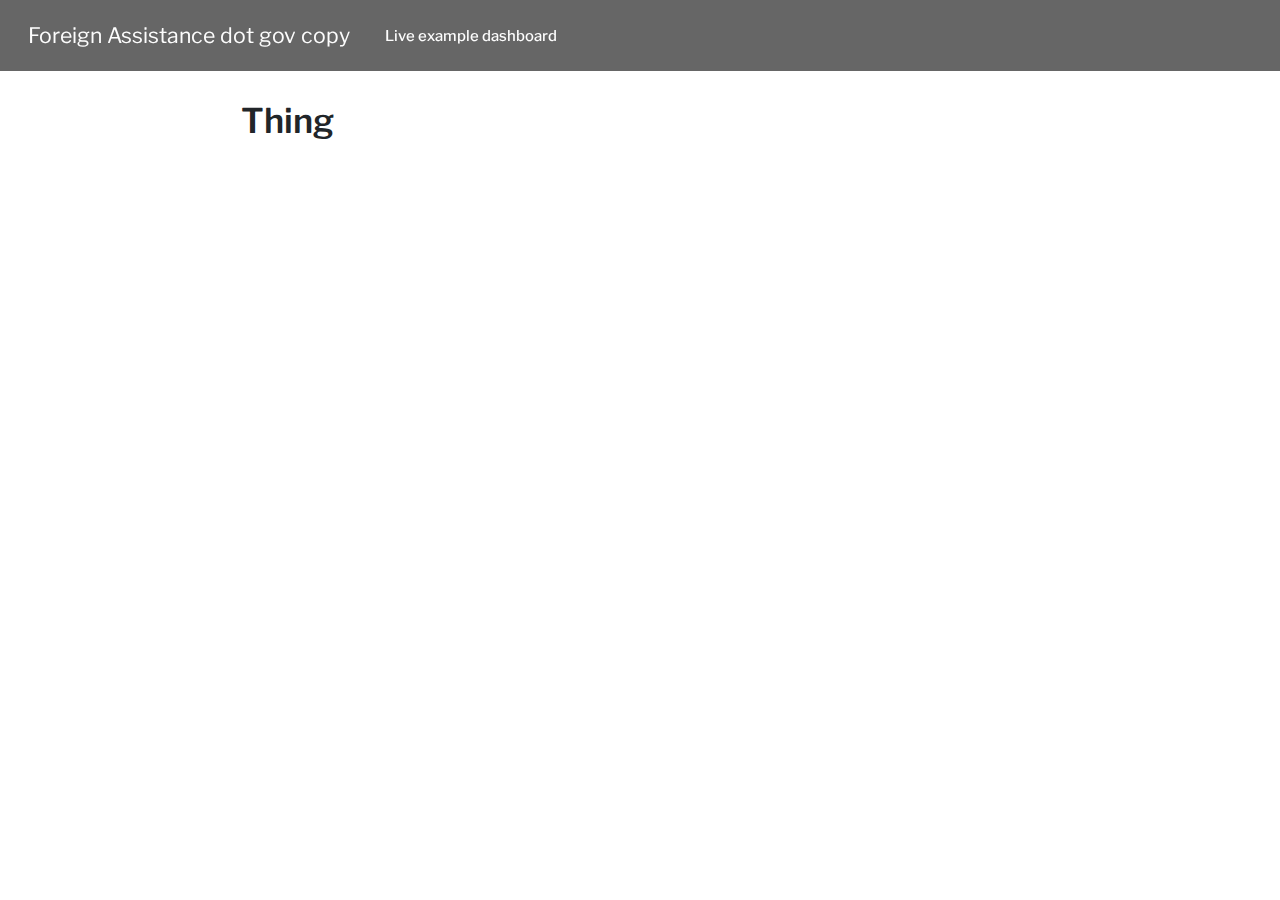
==== index.html @ cb504361 "Built site for gh-pages" ====
<!DOCTYPE html>
<html xmlns="http://www.w3.org/1999/xhtml" lang="en" xml:lang="en"><head>

<meta charset="utf-8">
<meta name="generator" content="quarto-1.7.3">

<meta name="viewport" content="width=device-width, initial-scale=1.0, user-scalable=yes">


<title>Thing – Foreign Assistance dot gov copy</title>
<style>
code{white-space: pre-wrap;}
span.smallcaps{font-variant: small-caps;}
div.columns{display: flex; gap: min(4vw, 1.5em);}
div.column{flex: auto; overflow-x: auto;}
div.hanging-indent{margin-left: 1.5em; text-indent: -1.5em;}
ul.task-list{list-style: none;}
ul.task-list li input[type="checkbox"] {
  width: 0.8em;
  margin: 0 0.8em 0.2em -1em; /* quarto-specific, see https://github.com/quarto-dev/quarto-cli/issues/4556 */ 
  vertical-align: middle;
}
</style>


<script src="site_libs/quarto-nav/quarto-nav.js"></script>
<script src="site_libs/quarto-nav/headroom.min.js"></script>
<script src="site_libs/clipboard/clipboard.min.js"></script>
<script src="site_libs/quarto-html/quarto.js"></script>
<script src="site_libs/quarto-html/popper.min.js"></script>
<script src="site_libs/quarto-html/tippy.umd.min.js"></script>
<script src="site_libs/quarto-html/anchor.min.js"></script>
<link href="site_libs/quarto-html/tippy.css" rel="stylesheet">
<link href="site_libs/quarto-html/quarto-syntax-highlighting-81b5c3e63835cfde897ecd3d35a35a41.css" rel="stylesheet" id="quarto-text-highlighting-styles">
<script src="site_libs/bootstrap/bootstrap.min.js"></script>
<link href="site_libs/bootstrap/bootstrap-icons.css" rel="stylesheet">
<link href="site_libs/bootstrap/bootstrap-4b5da96ea416c7fcf81262e21726d66b.min.css" rel="stylesheet" append-hash="true" id="quarto-bootstrap" data-mode="light">
<script id="quarto-search-options" type="application/json">{
  "language": {
    "search-no-results-text": "No results",
    "search-matching-documents-text": "matching documents",
    "search-copy-link-title": "Copy link to search",
    "search-hide-matches-text": "Hide additional matches",
    "search-more-match-text": "more match in this document",
    "search-more-matches-text": "more matches in this document",
    "search-clear-button-title": "Clear",
    "search-text-placeholder": "",
    "search-detached-cancel-button-title": "Cancel",
    "search-submit-button-title": "Submit",
    "search-label": "Search"
  }
}</script>


</head>

<body class="nav-fixed fullcontent">

<div id="quarto-search-results"></div>
  <header id="quarto-header" class="headroom fixed-top">
    <nav class="navbar navbar-expand-lg " data-bs-theme="dark">
      <div class="navbar-container container-fluid">
      <div class="navbar-brand-container mx-auto">
    <a class="navbar-brand" href="./index.html">
    <span class="navbar-title">Foreign Assistance dot gov copy</span>
    </a>
  </div>
          <button class="navbar-toggler" type="button" data-bs-toggle="collapse" data-bs-target="#navbarCollapse" aria-controls="navbarCollapse" role="menu" aria-expanded="false" aria-label="Toggle navigation" onclick="if (window.quartoToggleHeadroom) { window.quartoToggleHeadroom(); }">
  <span class="navbar-toggler-icon"></span>
</button>
          <div class="collapse navbar-collapse" id="navbarCollapse">
            <ul class="navbar-nav navbar-nav-scroll me-auto">
  <li class="nav-item">
    <a class="nav-link" href="./live-example-dashboard.html"> 
<span class="menu-text">Live example dashboard</span></a>
  </li>  
</ul>
          </div> <!-- /navcollapse -->
            <div class="quarto-navbar-tools">
</div>
      </div> <!-- /container-fluid -->
    </nav>
</header>
<!-- content -->
<div id="quarto-content" class="quarto-container page-columns page-rows-contents page-layout-article page-navbar">
<!-- sidebar -->
<!-- margin-sidebar -->
    
<!-- main -->
<main class="content" id="quarto-document-content">

<header id="title-block-header" class="quarto-title-block default">
<div class="quarto-title">
<h1 class="title">Thing</h1>
</div>



<div class="quarto-title-meta">

    
  
    
  </div>
  


</header>





</main> <!-- /main -->
<script id="quarto-html-after-body" type="application/javascript">
window.document.addEventListener("DOMContentLoaded", function (event) {
  const toggleBodyColorMode = (bsSheetEl) => {
    const mode = bsSheetEl.getAttribute("data-mode");
    const bodyEl = window.document.querySelector("body");
    if (mode === "dark") {
      bodyEl.classList.add("quarto-dark");
      bodyEl.classList.remove("quarto-light");
    } else {
      bodyEl.classList.add("quarto-light");
      bodyEl.classList.remove("quarto-dark");
    }
  }
  const toggleBodyColorPrimary = () => {
    const bsSheetEl = window.document.querySelector("link#quarto-bootstrap");
    if (bsSheetEl) {
      toggleBodyColorMode(bsSheetEl);
    }
  }
  toggleBodyColorPrimary();  
  const icon = "";
  const anchorJS = new window.AnchorJS();
  anchorJS.options = {
    placement: 'right',
    icon: icon
  };
  anchorJS.add('.anchored');
  const isCodeAnnotation = (el) => {
    for (const clz of el.classList) {
      if (clz.startsWith('code-annotation-')) {                     
        return true;
      }
    }
    return false;
  }
  const onCopySuccess = function(e) {
    // button target
    const button = e.trigger;
    // don't keep focus
    button.blur();
    // flash "checked"
    button.classList.add('code-copy-button-checked');
    var currentTitle = button.getAttribute("title");
    button.setAttribute("title", "Copied!");
    let tooltip;
    if (window.bootstrap) {
      button.setAttribute("data-bs-toggle", "tooltip");
      button.setAttribute("data-bs-placement", "left");
      button.setAttribute("data-bs-title", "Copied!");
      tooltip = new bootstrap.Tooltip(button, 
        { trigger: "manual", 
          customClass: "code-copy-button-tooltip",
          offset: [0, -8]});
      tooltip.show();    
    }
    setTimeout(function() {
      if (tooltip) {
        tooltip.hide();
        button.removeAttribute("data-bs-title");
        button.removeAttribute("data-bs-toggle");
        button.removeAttribute("data-bs-placement");
      }
      button.setAttribute("title", currentTitle);
      button.classList.remove('code-copy-button-checked');
    }, 1000);
    // clear code selection
    e.clearSelection();
  }
  const getTextToCopy = function(trigger) {
      const codeEl = trigger.previousElementSibling.cloneNode(true);
      for (const childEl of codeEl.children) {
        if (isCodeAnnotation(childEl)) {
          childEl.remove();
        }
      }
      return codeEl.innerText;
  }
  const clipboard = new window.ClipboardJS('.code-copy-button:not([data-in-quarto-modal])', {
    text: getTextToCopy
  });
  clipboard.on('success', onCopySuccess);
  if (window.document.getElementById('quarto-embedded-source-code-modal')) {
    const clipboardModal = new window.ClipboardJS('.code-copy-button[data-in-quarto-modal]', {
      text: getTextToCopy,
      container: window.document.getElementById('quarto-embedded-source-code-modal')
    });
    clipboardModal.on('success', onCopySuccess);
  }
    var localhostRegex = new RegExp(/^(?:http|https):\/\/localhost\:?[0-9]*\//);
    var mailtoRegex = new RegExp(/^mailto:/);
      var filterRegex = new RegExp("https:\/\/andrewheiss\.github\.io\/foreignassistance\/");
    var isInternal = (href) => {
        return filterRegex.test(href) || localhostRegex.test(href) || mailtoRegex.test(href);
    }
    // Inspect non-navigation links and adorn them if external
 	var links = window.document.querySelectorAll('a[href]:not(.nav-link):not(.navbar-brand):not(.toc-action):not(.sidebar-link):not(.sidebar-item-toggle):not(.pagination-link):not(.no-external):not([aria-hidden]):not(.dropdown-item):not(.quarto-navigation-tool):not(.about-link)');
    for (var i=0; i<links.length; i++) {
      const link = links[i];
      if (!isInternal(link.href)) {
        // undo the damage that might have been done by quarto-nav.js in the case of
        // links that we want to consider external
        if (link.dataset.originalHref !== undefined) {
          link.href = link.dataset.originalHref;
        }
      }
    }
  function tippyHover(el, contentFn, onTriggerFn, onUntriggerFn) {
    const config = {
      allowHTML: true,
      maxWidth: 500,
      delay: 100,
      arrow: false,
      appendTo: function(el) {
          return el.parentElement;
      },
      interactive: true,
      interactiveBorder: 10,
      theme: 'quarto',
      placement: 'bottom-start',
    };
    if (contentFn) {
      config.content = contentFn;
    }
    if (onTriggerFn) {
      config.onTrigger = onTriggerFn;
    }
    if (onUntriggerFn) {
      config.onUntrigger = onUntriggerFn;
    }
    window.tippy(el, config); 
  }
  const noterefs = window.document.querySelectorAll('a[role="doc-noteref"]');
  for (var i=0; i<noterefs.length; i++) {
    const ref = noterefs[i];
    tippyHover(ref, function() {
      // use id or data attribute instead here
      let href = ref.getAttribute('data-footnote-href') || ref.getAttribute('href');
      try { href = new URL(href).hash; } catch {}
      const id = href.replace(/^#\/?/, "");
      const note = window.document.getElementById(id);
      if (note) {
        return note.innerHTML;
      } else {
        return "";
      }
    });
  }
  const xrefs = window.document.querySelectorAll('a.quarto-xref');
  const processXRef = (id, note) => {
    // Strip column container classes
    const stripColumnClz = (el) => {
      el.classList.remove("page-full", "page-columns");
      if (el.children) {
        for (const child of el.children) {
          stripColumnClz(child);
        }
      }
    }
    stripColumnClz(note)
    if (id === null || id.startsWith('sec-')) {
      // Special case sections, only their first couple elements
      const container = document.createElement("div");
      if (note.children && note.children.length > 2) {
        container.appendChild(note.children[0].cloneNode(true));
        for (let i = 1; i < note.children.length; i++) {
          const child = note.children[i];
          if (child.tagName === "P" && child.innerText === "") {
            continue;
          } else {
            container.appendChild(child.cloneNode(true));
            break;
          }
        }
        if (window.Quarto?.typesetMath) {
          window.Quarto.typesetMath(container);
        }
        return container.innerHTML
      } else {
        if (window.Quarto?.typesetMath) {
          window.Quarto.typesetMath(note);
        }
        return note.innerHTML;
      }
    } else {
      // Remove any anchor links if they are present
      const anchorLink = note.querySelector('a.anchorjs-link');
      if (anchorLink) {
        anchorLink.remove();
      }
      if (window.Quarto?.typesetMath) {
        window.Quarto.typesetMath(note);
      }
      if (note.classList.contains("callout")) {
        return note.outerHTML;
      } else {
        return note.innerHTML;
      }
    }
  }
  for (var i=0; i<xrefs.length; i++) {
    const xref = xrefs[i];
    tippyHover(xref, undefined, function(instance) {
      instance.disable();
      let url = xref.getAttribute('href');
      let hash = undefined; 
      if (url.startsWith('#')) {
        hash = url;
      } else {
        try { hash = new URL(url).hash; } catch {}
      }
      if (hash) {
        const id = hash.replace(/^#\/?/, "");
        const note = window.document.getElementById(id);
        if (note !== null) {
          try {
            const html = processXRef(id, note.cloneNode(true));
            instance.setContent(html);
          } finally {
            instance.enable();
            instance.show();
          }
        } else {
          // See if we can fetch this
          fetch(url.split('#')[0])
          .then(res => res.text())
          .then(html => {
            const parser = new DOMParser();
            const htmlDoc = parser.parseFromString(html, "text/html");
            const note = htmlDoc.getElementById(id);
            if (note !== null) {
              const html = processXRef(id, note);
              instance.setContent(html);
            } 
          }).finally(() => {
            instance.enable();
            instance.show();
          });
        }
      } else {
        // See if we can fetch a full url (with no hash to target)
        // This is a special case and we should probably do some content thinning / targeting
        fetch(url)
        .then(res => res.text())
        .then(html => {
          const parser = new DOMParser();
          const htmlDoc = parser.parseFromString(html, "text/html");
          const note = htmlDoc.querySelector('main.content');
          if (note !== null) {
            // This should only happen for chapter cross references
            // (since there is no id in the URL)
            // remove the first header
            if (note.children.length > 0 && note.children[0].tagName === "HEADER") {
              note.children[0].remove();
            }
            const html = processXRef(null, note);
            instance.setContent(html);
          } 
        }).finally(() => {
          instance.enable();
          instance.show();
        });
      }
    }, function(instance) {
    });
  }
      let selectedAnnoteEl;
      const selectorForAnnotation = ( cell, annotation) => {
        let cellAttr = 'data-code-cell="' + cell + '"';
        let lineAttr = 'data-code-annotation="' +  annotation + '"';
        const selector = 'span[' + cellAttr + '][' + lineAttr + ']';
        return selector;
      }
      const selectCodeLines = (annoteEl) => {
        const doc = window.document;
        const targetCell = annoteEl.getAttribute("data-target-cell");
        const targetAnnotation = annoteEl.getAttribute("data-target-annotation");
        const annoteSpan = window.document.querySelector(selectorForAnnotation(targetCell, targetAnnotation));
        const lines = annoteSpan.getAttribute("data-code-lines").split(",");
        const lineIds = lines.map((line) => {
          return targetCell + "-" + line;
        })
        let top = null;
        let height = null;
        let parent = null;
        if (lineIds.length > 0) {
            //compute the position of the single el (top and bottom and make a div)
            const el = window.document.getElementById(lineIds[0]);
            top = el.offsetTop;
            height = el.offsetHeight;
            parent = el.parentElement.parentElement;
          if (lineIds.length > 1) {
            const lastEl = window.document.getElementById(lineIds[lineIds.length - 1]);
            const bottom = lastEl.offsetTop + lastEl.offsetHeight;
            height = bottom - top;
          }
          if (top !== null && height !== null && parent !== null) {
            // cook up a div (if necessary) and position it 
            let div = window.document.getElementById("code-annotation-line-highlight");
            if (div === null) {
              div = window.document.createElement("div");
              div.setAttribute("id", "code-annotation-line-highlight");
              div.style.position = 'absolute';
              parent.appendChild(div);
            }
            div.style.top = top - 2 + "px";
            div.style.height = height + 4 + "px";
            div.style.left = 0;
            let gutterDiv = window.document.getElementById("code-annotation-line-highlight-gutter");
            if (gutterDiv === null) {
              gutterDiv = window.document.createElement("div");
              gutterDiv.setAttribute("id", "code-annotation-line-highlight-gutter");
              gutterDiv.style.position = 'absolute';
              const codeCell = window.document.getElementById(targetCell);
              const gutter = codeCell.querySelector('.code-annotation-gutter');
              gutter.appendChild(gutterDiv);
            }
            gutterDiv.style.top = top - 2 + "px";
            gutterDiv.style.height = height + 4 + "px";
          }
          selectedAnnoteEl = annoteEl;
        }
      };
      const unselectCodeLines = () => {
        const elementsIds = ["code-annotation-line-highlight", "code-annotation-line-highlight-gutter"];
        elementsIds.forEach((elId) => {
          const div = window.document.getElementById(elId);
          if (div) {
            div.remove();
          }
        });
        selectedAnnoteEl = undefined;
      };
        // Handle positioning of the toggle
    window.addEventListener(
      "resize",
      throttle(() => {
        elRect = undefined;
        if (selectedAnnoteEl) {
          selectCodeLines(selectedAnnoteEl);
        }
      }, 10)
    );
    function throttle(fn, ms) {
    let throttle = false;
    let timer;
      return (...args) => {
        if(!throttle) { // first call gets through
            fn.apply(this, args);
            throttle = true;
        } else { // all the others get throttled
            if(timer) clearTimeout(timer); // cancel #2
            timer = setTimeout(() => {
              fn.apply(this, args);
              timer = throttle = false;
            }, ms);
        }
      };
    }
      // Attach click handler to the DT
      const annoteDls = window.document.querySelectorAll('dt[data-target-cell]');
      for (const annoteDlNode of annoteDls) {
        annoteDlNode.addEventListener('click', (event) => {
          const clickedEl = event.target;
          if (clickedEl !== selectedAnnoteEl) {
            unselectCodeLines();
            const activeEl = window.document.querySelector('dt[data-target-cell].code-annotation-active');
            if (activeEl) {
              activeEl.classList.remove('code-annotation-active');
            }
            selectCodeLines(clickedEl);
            clickedEl.classList.add('code-annotation-active');
          } else {
            // Unselect the line
            unselectCodeLines();
            clickedEl.classList.remove('code-annotation-active');
          }
        });
      }
  const findCites = (el) => {
    const parentEl = el.parentElement;
    if (parentEl) {
      const cites = parentEl.dataset.cites;
      if (cites) {
        return {
          el,
          cites: cites.split(' ')
        };
      } else {
        return findCites(el.parentElement)
      }
    } else {
      return undefined;
    }
  };
  var bibliorefs = window.document.querySelectorAll('a[role="doc-biblioref"]');
  for (var i=0; i<bibliorefs.length; i++) {
    const ref = bibliorefs[i];
    const citeInfo = findCites(ref);
    if (citeInfo) {
      tippyHover(citeInfo.el, function() {
        var popup = window.document.createElement('div');
        citeInfo.cites.forEach(function(cite) {
          var citeDiv = window.document.createElement('div');
          citeDiv.classList.add('hanging-indent');
          citeDiv.classList.add('csl-entry');
          var biblioDiv = window.document.getElementById('ref-' + cite);
          if (biblioDiv) {
            citeDiv.innerHTML = biblioDiv.innerHTML;
          }
          popup.appendChild(citeDiv);
        });
        return popup.innerHTML;
      });
    }
  }
});
</script>
</div> <!-- /content -->




</body></html>
---- site_libs/quarto-html/tippy.css ----
.tippy-box[data-animation=fade][data-state=hidden]{opacity:0}[data-tippy-root]{max-width:calc(100vw - 10px)}.tippy-box{position:relative;background-color:#333;color:#fff;border-radius:4px;font-size:14px;line-height:1.4;white-space:normal;outline:0;transition-property:transform,visibility,opacity}.tippy-box[data-placement^=top]>.tippy-arrow{bottom:0}.tippy-box[data-placement^=top]>.tippy-arrow:before{bottom:-7px;left:0;border-width:8px 8px 0;border-top-color:initial;transform-origin:center top}.tippy-box[data-placement^=bottom]>.tippy-arrow{top:0}.tippy-box[data-placement^=bottom]>.tippy-arrow:before{top:-7px;left:0;border-width:0 8px 8px;border-bottom-color:initial;transform-origin:center bottom}.tippy-box[data-placement^=left]>.tippy-arrow{right:0}.tippy-box[data-placement^=left]>.tippy-arrow:before{border-width:8px 0 8px 8px;border-left-color:initial;right:-7px;transform-origin:center left}.tippy-box[data-placement^=right]>.tippy-arrow{left:0}.tippy-box[data-placement^=right]>.tippy-arrow:before{left:-7px;border-width:8px 8px 8px 0;border-right-color:initial;transform-origin:center right}.tippy-box[data-inertia][data-state=visible]{transition-timing-function:cubic-bezier(.54,1.5,.38,1.11)}.tippy-arrow{width:16px;height:16px;color:#333}.tippy-arrow:before{content:"";position:absolute;border-color:transparent;border-style:solid}.tippy-content{position:relative;padding:5px 9px;z-index:1}
---- site_libs/quarto-html/quarto-syntax-highlighting-81b5c3e63835cfde897ecd3d35a35a41.css ----
/* quarto syntax highlight colors */
:root {
  --quarto-hl-ot-color: #003B4F;
  --quarto-hl-at-color: #657422;
  --quarto-hl-ss-color: #20794D;
  --quarto-hl-an-color: #5E5E5E;
  --quarto-hl-fu-color: #4758AB;
  --quarto-hl-st-color: #20794D;
  --quarto-hl-cf-color: #003B4F;
  --quarto-hl-op-color: #5E5E5E;
  --quarto-hl-er-color: #AD0000;
  --quarto-hl-bn-color: #AD0000;
  --quarto-hl-al-color: #AD0000;
  --quarto-hl-va-color: #111111;
  --quarto-hl-bu-color: inherit;
  --quarto-hl-ex-color: inherit;
  --quarto-hl-pp-color: #AD0000;
  --quarto-hl-in-color: #5E5E5E;
  --quarto-hl-vs-color: #20794D;
  --quarto-hl-wa-color: #5E5E5E;
  --quarto-hl-do-color: #5E5E5E;
  --quarto-hl-im-color: #00769E;
  --quarto-hl-ch-color: #20794D;
  --quarto-hl-dt-color: #AD0000;
  --quarto-hl-fl-color: #AD0000;
  --quarto-hl-co-color: #5E5E5E;
  --quarto-hl-cv-color: #5E5E5E;
  --quarto-hl-cn-color: #8f5902;
  --quarto-hl-sc-color: #5E5E5E;
  --quarto-hl-dv-color: #AD0000;
  --quarto-hl-kw-color: #003B4F;
}

/* other quarto variables */
:root {
  --quarto-font-monospace: SFMono-Regular, Menlo, Monaco, Consolas, "Liberation Mono", "Courier New", monospace;
}

pre > code.sourceCode > span {
  color: #003B4F;
}

code span {
  color: #003B4F;
}

code.sourceCode > span {
  color: #003B4F;
}

div.sourceCode,
div.sourceCode pre.sourceCode {
  color: #003B4F;
}

code span.ot {
  color: #003B4F;
  font-style: inherit;
}

code span.at {
  color: #657422;
  font-style: inherit;
}

code span.ss {
  color: #20794D;
  font-style: inherit;
}

code span.an {
  color: #5E5E5E;
  font-style: inherit;
}

code span.fu {
  color: #4758AB;
  font-style: inherit;
}

code span.st {
  color: #20794D;
  font-style: inherit;
}

code span.cf {
  color: #003B4F;
  font-weight: bold;
  font-style: inherit;
}

code span.op {
  color: #5E5E5E;
  font-style: inherit;
}

code span.er {
  color: #AD0000;
  font-style: inherit;
}

code span.bn {
  color: #AD0000;
  font-style: inherit;
}

code span.al {
  color: #AD0000;
  font-style: inherit;
}

code span.va {
  color: #111111;
  font-style: inherit;
}

code span.bu {
  font-style: inherit;
}

code span.ex {
  font-style: inherit;
}

code span.pp {
  color: #AD0000;
  font-style: inherit;
}

code span.in {
  color: #5E5E5E;
  font-style: inherit;
}

code span.vs {
  color: #20794D;
  font-style: inherit;
}

code span.wa {
  color: #5E5E5E;
  font-style: italic;
}

code span.do {
  color: #5E5E5E;
  font-style: italic;
}

code span.im {
  color: #00769E;
  font-style: inherit;
}

code span.ch {
  color: #20794D;
  font-style: inherit;
}

code span.dt {
  color: #AD0000;
  font-style: inherit;
}

code span.fl {
  color: #AD0000;
  font-style: inherit;
}

code span.co {
  color: #5E5E5E;
  font-style: inherit;
}

code span.cv {
  color: #5E5E5E;
  font-style: italic;
}

code span.cn {
  color: #8f5902;
  font-style: inherit;
}

code span.sc {
  color: #5E5E5E;
  font-style: inherit;
}

code span.dv {
  color: #AD0000;
  font-style: inherit;
}

code span.kw {
  color: #003B4F;
  font-weight: bold;
  font-style: inherit;
}

.prevent-inlining {
  content: "</";
}

/*# sourceMappingURL=a1a5e949e6b0b1c64df1f0f0f6e243e9.css.map */
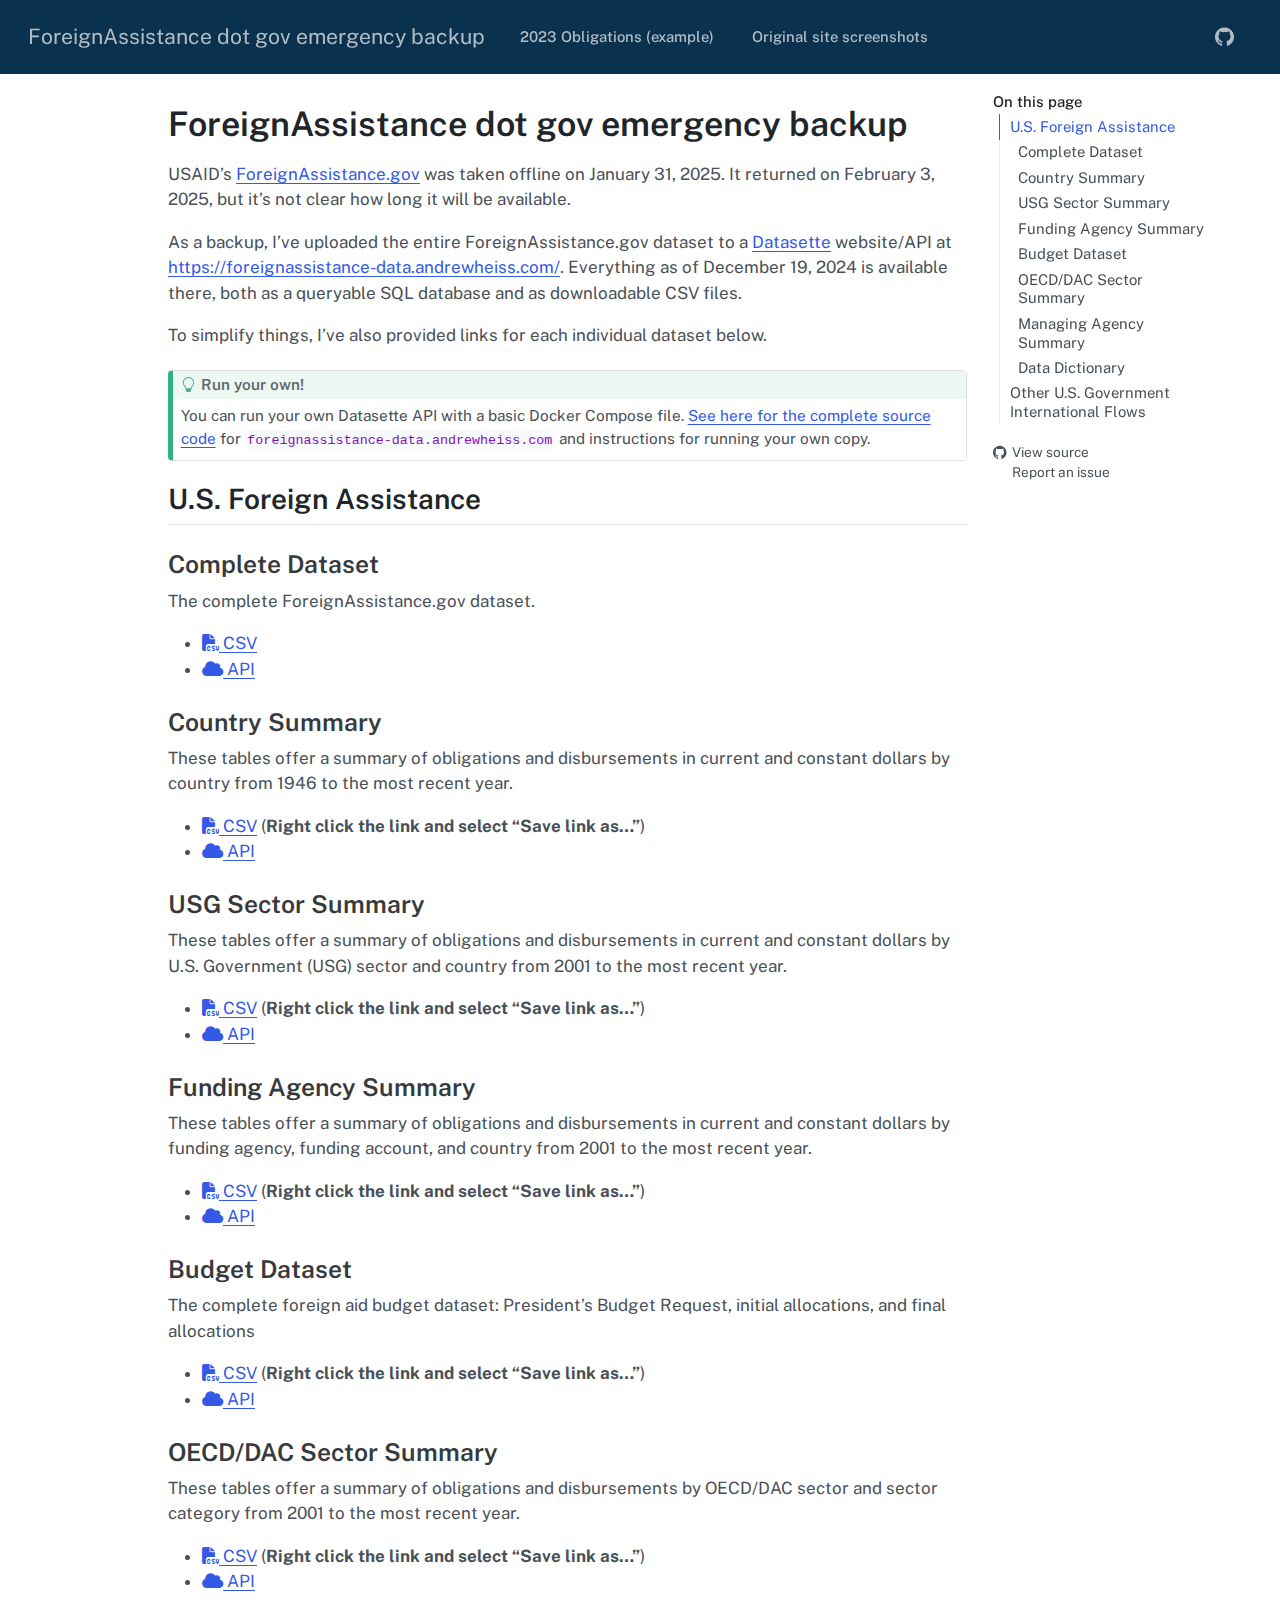
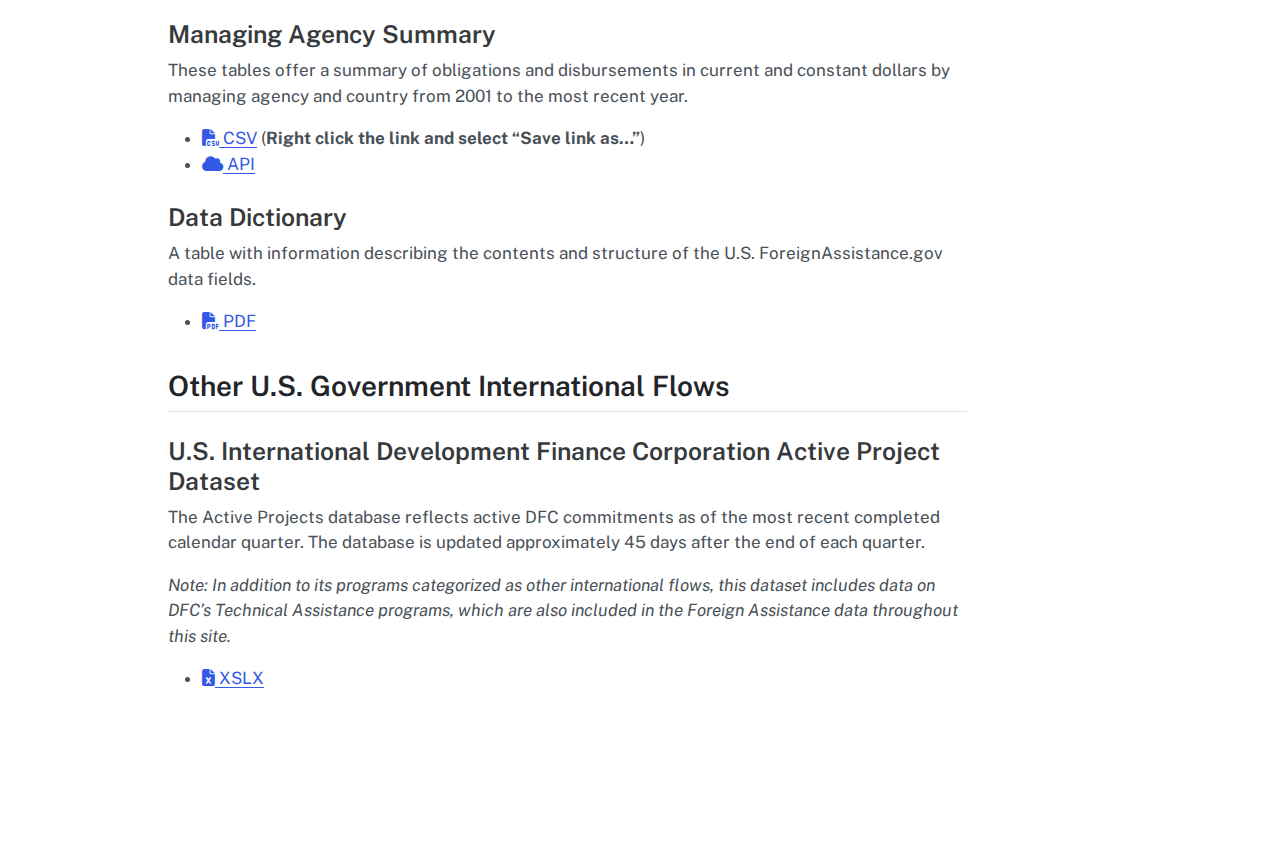
==== commit 3f3d1834: "Built site for gh-pages" ====
--- a/index.html
+++ b/index.html
@@ -7,7 +7,7 @@
 <meta name="viewport" content="width=device-width, initial-scale=1.0, user-scalable=yes">
 
 
-<title>Thing – Foreign Assistance dot gov copy</title>
+<title>ForeignAssistance dot gov emergency backup</title>
 <style>
 code{white-space: pre-wrap;}
 span.smallcaps{font-variant: small-caps;}
@@ -24,8 +24,11 @@
 
 
 <script src="site_libs/quarto-nav/quarto-nav.js"></script>
-<script src="site_libs/quarto-nav/headroom.min.js"></script>
 <script src="site_libs/clipboard/clipboard.min.js"></script>
+<script src="site_libs/quarto-search/autocomplete.umd.js"></script>
+<script src="site_libs/quarto-search/fuse.min.js"></script>
+<script src="site_libs/quarto-search/quarto-search.js"></script>
+<meta name="quarto:offset" content="./">
 <script src="site_libs/quarto-html/quarto.js"></script>
 <script src="site_libs/quarto-html/popper.min.js"></script>
 <script src="site_libs/quarto-html/tippy.umd.min.js"></script>
@@ -34,8 +37,22 @@
 <link href="site_libs/quarto-html/quarto-syntax-highlighting-81b5c3e63835cfde897ecd3d35a35a41.css" rel="stylesheet" id="quarto-text-highlighting-styles">
 <script src="site_libs/bootstrap/bootstrap.min.js"></script>
 <link href="site_libs/bootstrap/bootstrap-icons.css" rel="stylesheet">
-<link href="site_libs/bootstrap/bootstrap-4b5da96ea416c7fcf81262e21726d66b.min.css" rel="stylesheet" append-hash="true" id="quarto-bootstrap" data-mode="light">
+<link href="site_libs/bootstrap/bootstrap-000693886bde97d20ce84ab9f5fe947b.min.css" rel="stylesheet" append-hash="true" id="quarto-bootstrap" data-mode="light">
+<link href="site_libs/quarto-contrib/fontawesome6-1.2.0/all.min.css" rel="stylesheet">
+<link href="site_libs/quarto-contrib/fontawesome6-1.2.0/latex-fontsize.css" rel="stylesheet">
 <script id="quarto-search-options" type="application/json">{
+  "location": "navbar",
+  "copy-button": false,
+  "collapse-after": 3,
+  "panel-placement": "end",
+  "type": "overlay",
+  "limit": 50,
+  "keyboard-shortcut": [
+    "f",
+    "/",
+    "s"
+  ],
+  "show-item-context": false,
   "language": {
     "search-no-results-text": "No results",
     "search-matching-documents-text": "matching documents",
@@ -54,7 +71,7 @@
 
 </head>
 
-<body class="nav-fixed fullcontent">
+<body class="nav-fixed">
 
 <div id="quarto-search-results"></div>
   <header id="quarto-header" class="headroom fixed-top">
@@ -62,7 +79,7 @@
       <div class="navbar-container container-fluid">
       <div class="navbar-brand-container mx-auto">
     <a class="navbar-brand" href="./index.html">
-    <span class="navbar-title">Foreign Assistance dot gov copy</span>
+    <span class="navbar-title">ForeignAssistance dot gov emergency backup</span>
     </a>
   </div>
           <button class="navbar-toggler" type="button" data-bs-toggle="collapse" data-bs-target="#navbarCollapse" aria-controls="navbarCollapse" role="menu" aria-expanded="false" aria-label="Toggle navigation" onclick="if (window.quartoToggleHeadroom) { window.quartoToggleHeadroom(); }">
@@ -72,7 +89,18 @@
             <ul class="navbar-nav navbar-nav-scroll me-auto">
   <li class="nav-item">
     <a class="nav-link" href="./live-example-dashboard.html"> 
-<span class="menu-text">Live example dashboard</span></a>
+<span class="menu-text">2023 Obligations (example)</span></a>
+  </li>  
+  <li class="nav-item">
+    <a class="nav-link" href="./original-site.html"> 
+<span class="menu-text">Original site screenshots</span></a>
+  </li>  
+</ul>
+            <ul class="navbar-nav navbar-nav-scroll ms-auto">
+  <li class="nav-item compact">
+    <a class="nav-link" href="https://github.com/andrewheiss/foreignassistance"> <i class="bi bi-github" role="img" aria-label="github">
+</i> 
+<span class="menu-text"></span></a>
   </li>  
 </ul>
           </div> <!-- /navcollapse -->
@@ -85,13 +113,35 @@
 <div id="quarto-content" class="quarto-container page-columns page-rows-contents page-layout-article page-navbar">
 <!-- sidebar -->
 <!-- margin-sidebar -->
-    
+    <div id="quarto-margin-sidebar" class="sidebar margin-sidebar">
+        <nav id="TOC" role="doc-toc" class="toc-active">
+    <h2 id="toc-title">On this page</h2>
+   
+  <ul>
+  <li><a href="#u.s.-foreign-assistance" id="toc-u.s.-foreign-assistance" class="nav-link active" data-scroll-target="#u.s.-foreign-assistance">U.S. Foreign Assistance</a>
+  <ul class="collapse">
+  <li><a href="#complete-dataset" id="toc-complete-dataset" class="nav-link" data-scroll-target="#complete-dataset">Complete Dataset</a></li>
+  <li><a href="#country-summary" id="toc-country-summary" class="nav-link" data-scroll-target="#country-summary">Country Summary</a></li>
+  <li><a href="#usg-sector-summary" id="toc-usg-sector-summary" class="nav-link" data-scroll-target="#usg-sector-summary">USG Sector Summary</a></li>
+  <li><a href="#funding-agency-summary" id="toc-funding-agency-summary" class="nav-link" data-scroll-target="#funding-agency-summary">Funding Agency Summary</a></li>
+  <li><a href="#budget-dataset" id="toc-budget-dataset" class="nav-link" data-scroll-target="#budget-dataset">Budget Dataset</a></li>
+  <li><a href="#oecddac-sector-summary" id="toc-oecddac-sector-summary" class="nav-link" data-scroll-target="#oecddac-sector-summary">OECD/DAC Sector Summary</a></li>
+  <li><a href="#managing-agency-summary" id="toc-managing-agency-summary" class="nav-link" data-scroll-target="#managing-agency-summary">Managing Agency Summary</a></li>
+  <li><a href="#data-dictionary" id="toc-data-dictionary" class="nav-link" data-scroll-target="#data-dictionary">Data Dictionary</a></li>
+  </ul></li>
+  <li><a href="#other-u.s.-government-international-flows" id="toc-other-u.s.-government-international-flows" class="nav-link" data-scroll-target="#other-u.s.-government-international-flows">Other U.S. Government International Flows</a>
+  <ul class="collapse">
+  <li><a href="#u.s.-international-development-finance-corporation-active-project-dataset" id="toc-u.s.-international-development-finance-corporation-active-project-dataset" class="nav-link" data-scroll-target="#u.s.-international-development-finance-corporation-active-project-dataset">U.S. International Development Finance Corporation Active Project Dataset</a></li>
+  </ul></li>
+  </ul>
+<div class="toc-actions"><ul><li><a href="https://github.com/andrewheiss/foreignassistance/blob/main/index.qmd" class="toc-action"><i class="bi bi-github"></i>View source</a></li><li><a href="https://github.com/andrewheiss/foreignassistance/issues/new" class="toc-action"><i class="bi empty"></i>Report an issue</a></li></ul></div></nav>
+    </div>
 <!-- main -->
 <main class="content" id="quarto-document-content">
 
 <header id="title-block-header" class="quarto-title-block default">
 <div class="quarto-title">
-<h1 class="title">Thing</h1>
+<h1 class="title">ForeignAssistance dot gov emergency backup</h1>
 </div>
 
 
@@ -108,8 +158,101 @@
 </header>
 
 
-
-
+<p>USAID’s <a href="https://foreignassistance.gov/">ForeignAssistance.gov</a> was taken offline on January 31, 2025. It returned on February 3, 2025, but it’s not clear how long it will be available.</p>
+<p>As a backup, I’ve uploaded the entire ForeignAssistance.gov dataset to a <a href="https://datasette.io/">Datasette</a> website/API at <a href="https://foreignassistance-data.andrewheiss.com/" class="uri">https://foreignassistance-data.andrewheiss.com/</a>. Everything as of December 19, 2024 is available there, both as a queryable SQL database and as downloadable CSV files.</p>
+<p>To simplify things, I’ve also provided links for each individual dataset below.</p>
+<div class="callout callout-style-default callout-tip callout-titled">
+<div class="callout-header d-flex align-content-center">
+<div class="callout-icon-container">
+<i class="callout-icon"></i>
+</div>
+<div class="callout-title-container flex-fill">
+Run your own!
+</div>
+</div>
+<div class="callout-body-container callout-body">
+<p>You can run your own Datasette API with a basic Docker Compose file. <a href="https://github.com/andrewheiss/foreign-assistance-data">See here for the complete source code</a> for <code>foreignassistance-data.andrewheiss.com</code> and instructions for running your own copy.</p>
+</div>
+</div>
+<section id="u.s.-foreign-assistance" class="level2">
+<h2 class="anchored" data-anchor-id="u.s.-foreign-assistance">U.S. Foreign Assistance</h2>
+<section id="complete-dataset" class="level3">
+<h3 class="anchored" data-anchor-id="complete-dataset">Complete Dataset</h3>
+<p>The complete ForeignAssistance.gov dataset.</p>
+<ul>
+<li><a href="https://www.dropbox.com/scl/fi/btzeaaq84wdpahb7c033g/data-raw_2025-02-03.zip?rlkey=atqpr633ayy4ya9p428vi6lon&amp;dl=1"><i class="fa-solid fa-file-csv" aria-label="file-csv"></i> CSV</a></li>
+<li><a href="https://foreignassistance-data.andrewheiss.com/2025-02-03_foreign-assistance"><i class="fa-solid fa-cloud" aria-label="cloud"></i> API</a></li>
+</ul>
+</section>
+<section id="country-summary" class="level3">
+<h3 class="anchored" data-anchor-id="country-summary">Country Summary</h3>
+<p>These tables offer a summary of obligations and disbursements in current and constant dollars by country from 1946 to the most recent year.</p>
+<ul>
+<li><a href="https://foreignassistance-data.andrewheiss.com/2025-02-03_foreign-assistance/~2E~2Fus_foreign_aid_country.csv"><i class="fa-solid fa-file-csv" aria-label="file-csv"></i> CSV</a> (<strong>Right click the link and select “Save link as…”</strong>)</li>
+<li><a href="https://foreignassistance-data.andrewheiss.com/2025-02-03_foreign-assistance/~2E~2Fus_foreign_aid_country"><i class="fa-solid fa-cloud" aria-label="cloud"></i> API</a></li>
+</ul>
+</section>
+<section id="usg-sector-summary" class="level3">
+<h3 class="anchored" data-anchor-id="usg-sector-summary">USG Sector Summary</h3>
+<p>These tables offer a summary of obligations and disbursements in current and constant dollars by U.S. Government (USG) sector and country from 2001 to the most recent year.</p>
+<ul>
+<li><a href="https://foreignassistance-data.andrewheiss.com/2025-02-03_foreign-assistance/~2E~2Fus_foreign_aid_usg_sector.csv"><i class="fa-solid fa-file-csv" aria-label="file-csv"></i> CSV</a> (<strong>Right click the link and select “Save link as…”</strong>)</li>
+<li><a href="https://foreignassistance-data.andrewheiss.com/2025-02-03_foreign-assistance/~2E~2Fus_foreign_aid_usg_sector"><i class="fa-solid fa-cloud" aria-label="cloud"></i> API</a></li>
+</ul>
+</section>
+<section id="funding-agency-summary" class="level3">
+<h3 class="anchored" data-anchor-id="funding-agency-summary">Funding Agency Summary</h3>
+<p>These tables offer a summary of obligations and disbursements in current and constant dollars by funding agency, funding account, and country from 2001 to the most recent year.</p>
+<ul>
+<li><a href="https://foreignassistance-data.andrewheiss.com/2025-02-03_foreign-assistance/~2E~2Fus_foreign_aid_funding.csv"><i class="fa-solid fa-file-csv" aria-label="file-csv"></i> CSV</a> (<strong>Right click the link and select “Save link as…”</strong>)</li>
+<li><a href="https://foreignassistance-data.andrewheiss.com/2025-02-03_foreign-assistance/~2E~2Fus_foreign_aid_funding"><i class="fa-solid fa-cloud" aria-label="cloud"></i> API</a></li>
+</ul>
+</section>
+<section id="budget-dataset" class="level3">
+<h3 class="anchored" data-anchor-id="budget-dataset">Budget Dataset</h3>
+<p>The complete foreign aid budget dataset: President’s Budget Request, initial allocations, and final allocations</p>
+<ul>
+<li><a href="https://foreignassistance-data.andrewheiss.com/2025-02-03_foreign-assistance/~2E~2Fus_foreign_budget_complete.csv"><i class="fa-solid fa-file-csv" aria-label="file-csv"></i> CSV</a> (<strong>Right click the link and select “Save link as…”</strong>)</li>
+<li><a href="https://foreignassistance-data.andrewheiss.com/2025-02-03_foreign-assistance/~2E~2Fus_foreign_budget_complete"><i class="fa-solid fa-cloud" aria-label="cloud"></i> API</a></li>
+</ul>
+</section>
+<section id="oecddac-sector-summary" class="level3">
+<h3 class="anchored" data-anchor-id="oecddac-sector-summary">OECD/DAC Sector Summary</h3>
+<p>These tables offer a summary of obligations and disbursements by OECD/DAC sector and sector category from 2001 to the most recent year.</p>
+<ul>
+<li><a href="https://foreignassistance-data.andrewheiss.com/2025-02-03_foreign-assistance/~2E~2Fus_foreign_aid_dac_sector.csv"><i class="fa-solid fa-file-csv" aria-label="file-csv"></i> CSV</a> (<strong>Right click the link and select “Save link as…”</strong>)</li>
+<li><a href="https://foreignassistance-data.andrewheiss.com/2025-02-03_foreign-assistance/~2E~2Fus_foreign_aid_dac_sector"><i class="fa-solid fa-cloud" aria-label="cloud"></i> API</a></li>
+</ul>
+</section>
+<section id="managing-agency-summary" class="level3">
+<h3 class="anchored" data-anchor-id="managing-agency-summary">Managing Agency Summary</h3>
+<p>These tables offer a summary of obligations and disbursements in current and constant dollars by managing agency and country from 2001 to the most recent year.</p>
+<ul>
+<li><a href="https://foreignassistance-data.andrewheiss.com/2025-02-03_foreign-assistance/~2E~2Fus_foreign_aid_implementing.csv"><i class="fa-solid fa-file-csv" aria-label="file-csv"></i> CSV</a> (<strong>Right click the link and select “Save link as…”</strong>)</li>
+<li><a href="https://foreignassistance-data.andrewheiss.com/2025-02-03_foreign-assistance/~2E~2Fus_foreign_aid_implementing"><i class="fa-solid fa-cloud" aria-label="cloud"></i> API</a></li>
+</ul>
+</section>
+<section id="data-dictionary" class="level3">
+<h3 class="anchored" data-anchor-id="data-dictionary">Data Dictionary</h3>
+<p>A table with information describing the contents and structure of the U.S. ForeignAssistance.gov data fields.</p>
+<ul>
+<li><a href="data/DataDictionary_ForeignAssistancegov.pdf"><i class="fa-solid fa-file-pdf" aria-label="file-pdf"></i> PDF</a></li>
+</ul>
+</section>
+</section>
+<section id="other-u.s.-government-international-flows" class="level2">
+<h2 class="anchored" data-anchor-id="other-u.s.-government-international-flows">Other U.S. Government International Flows</h2>
+<section id="u.s.-international-development-finance-corporation-active-project-dataset" class="level3">
+<h3 class="anchored" data-anchor-id="u.s.-international-development-finance-corporation-active-project-dataset">U.S. International Development Finance Corporation Active Project Dataset</h3>
+<p>The Active Projects database reflects active DFC commitments as of the most recent completed calendar quarter. The database is updated approximately 45 days after the end of each quarter.</p>
+<p><em>Note: In addition to its programs categorized as other international flows, this dataset includes data on DFC’s Technical Assistance programs, which are also included in the Foreign Assistance data throughout this site.</em></p>
+<ul>
+<li><a href="data/USDFC_ActiveProjects.xlsx"><i class="fa-solid fa-file-excel" aria-label="file-excel"></i> XSLX</a></li>
+</ul>
+
+
+</section>
+</section>
 
 </main> <!-- /main -->
 <script id="quarto-html-after-body" type="application/javascript">
@@ -534,4 +677,4 @@
 
 
 
-</body></html>+<footer class="footer"><div class="nav-footer"><div class="nav-footer-center"><div class="toc-actions d-sm-block d-md-none"><ul><li><a href="https://github.com/andrewheiss/foreignassistance/blob/main/index.qmd" class="toc-action"><i class="bi bi-github"></i>View source</a></li><li><a href="https://github.com/andrewheiss/foreignassistance/issues/new" class="toc-action"><i class="bi empty"></i>Report an issue</a></li></ul></div></div></div></footer></body></html>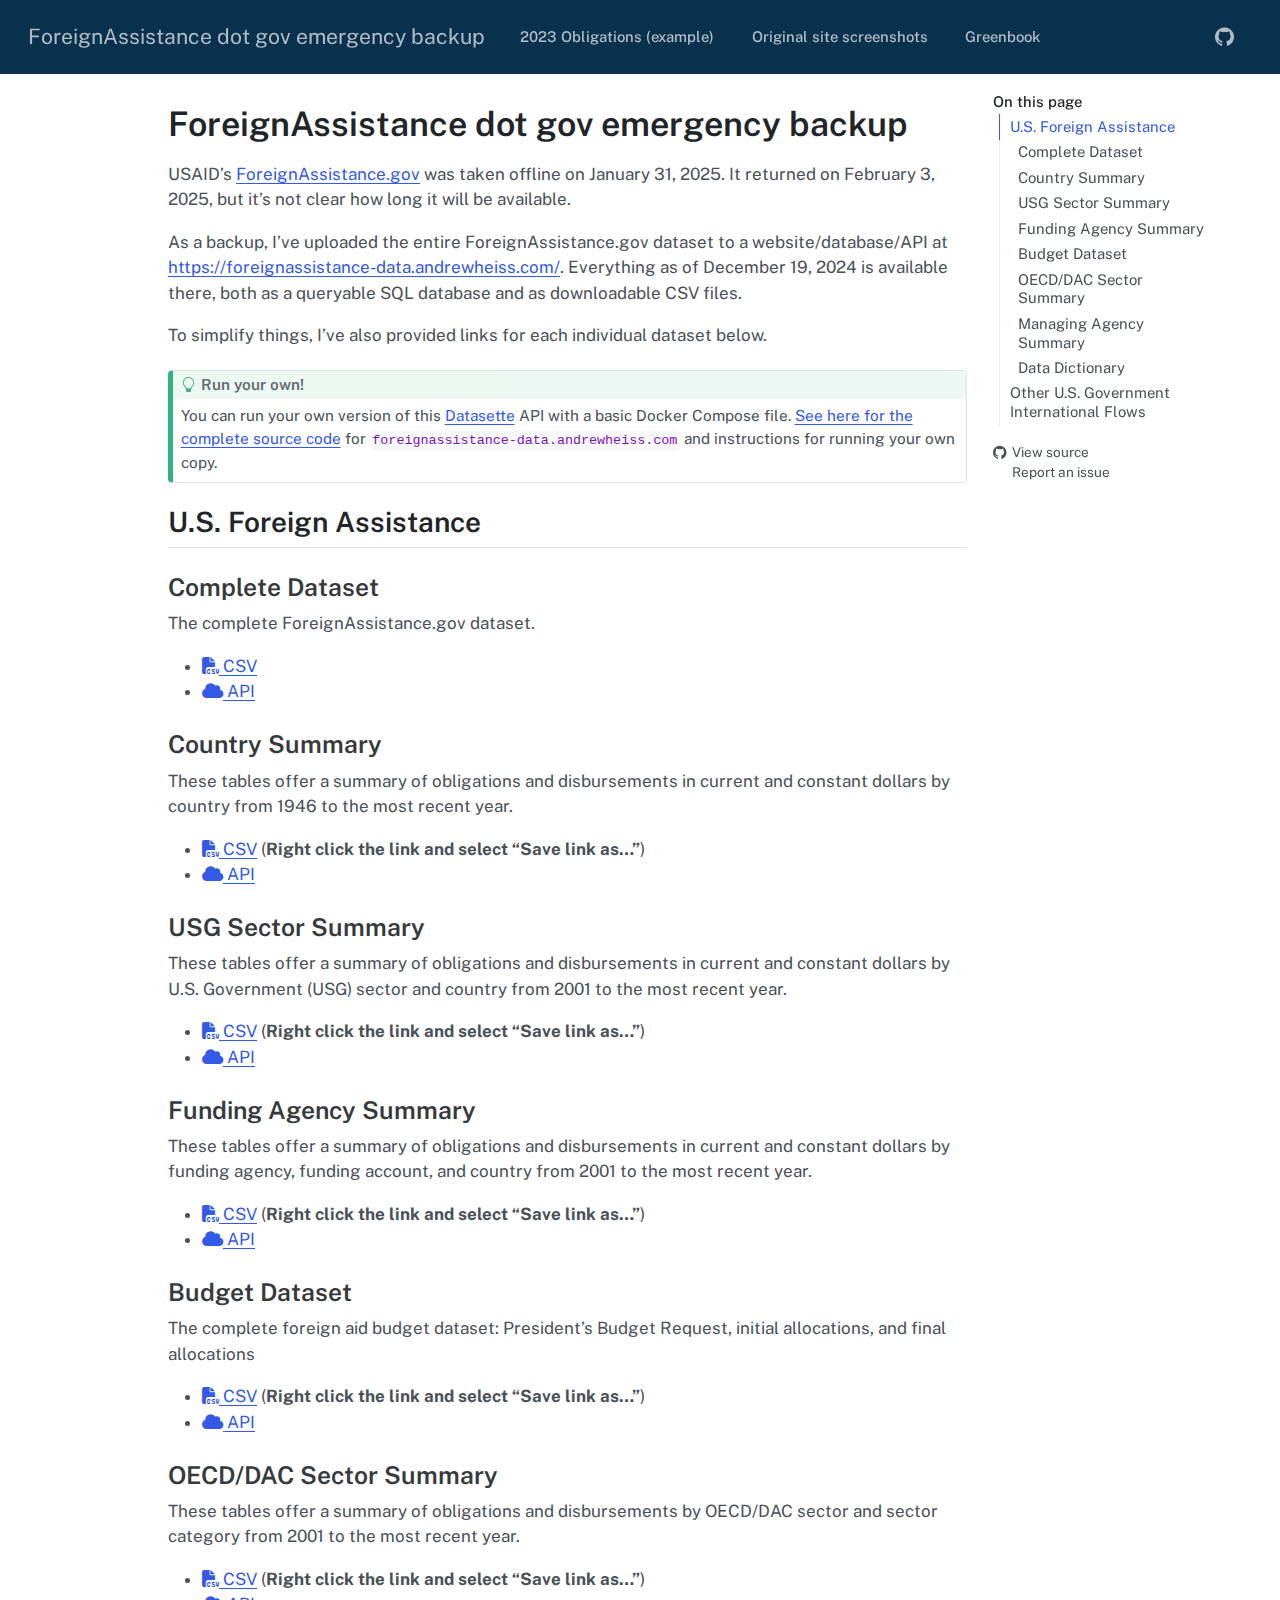
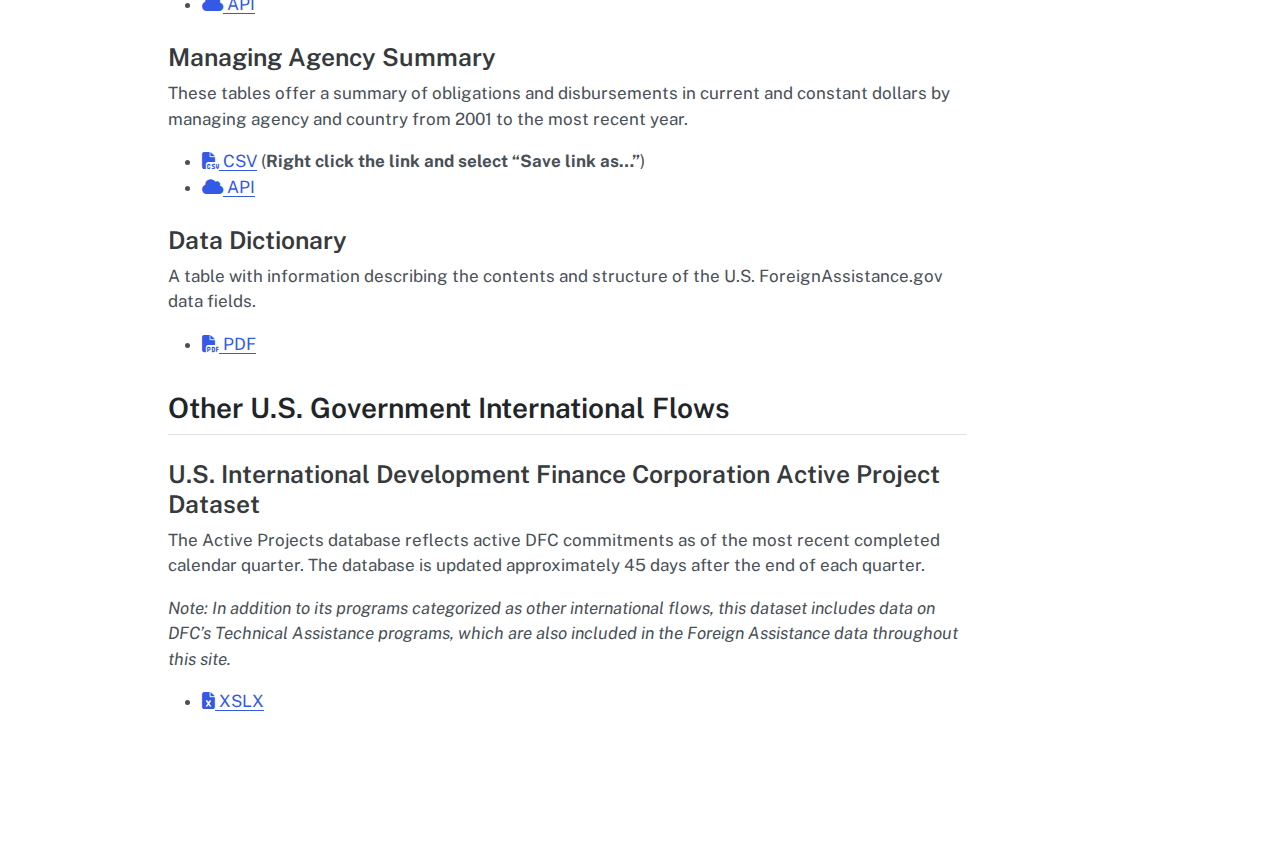
==== commit 1bc248a5: "Built site for gh-pages" ====
--- a/index.html
+++ b/index.html
@@ -95,6 +95,10 @@
     <a class="nav-link" href="./original-site.html"> 
 <span class="menu-text">Original site screenshots</span></a>
   </li>  
+  <li class="nav-item">
+    <a class="nav-link" href="./greenbook.html"> 
+<span class="menu-text">Greenbook</span></a>
+  </li>  
 </ul>
             <ul class="navbar-nav navbar-nav-scroll ms-auto">
   <li class="nav-item compact">
@@ -159,7 +163,7 @@
 
 
 <p>USAID’s <a href="https://foreignassistance.gov/">ForeignAssistance.gov</a> was taken offline on January 31, 2025. It returned on February 3, 2025, but it’s not clear how long it will be available.</p>
-<p>As a backup, I’ve uploaded the entire ForeignAssistance.gov dataset to a <a href="https://datasette.io/">Datasette</a> website/API at <a href="https://foreignassistance-data.andrewheiss.com/" class="uri">https://foreignassistance-data.andrewheiss.com/</a>. Everything as of December 19, 2024 is available there, both as a queryable SQL database and as downloadable CSV files.</p>
+<p>As a backup, I’ve uploaded the entire ForeignAssistance.gov dataset to a website/database/API at <a href="https://foreignassistance-data.andrewheiss.com/" class="uri">https://foreignassistance-data.andrewheiss.com/</a>. Everything as of December 19, 2024 is available there, both as a queryable SQL database and as downloadable CSV files.</p>
 <p>To simplify things, I’ve also provided links for each individual dataset below.</p>
 <div class="callout callout-style-default callout-tip callout-titled">
 <div class="callout-header d-flex align-content-center">
@@ -171,7 +175,7 @@
 </div>
 </div>
 <div class="callout-body-container callout-body">
-<p>You can run your own Datasette API with a basic Docker Compose file. <a href="https://github.com/andrewheiss/foreign-assistance-data">See here for the complete source code</a> for <code>foreignassistance-data.andrewheiss.com</code> and instructions for running your own copy.</p>
+<p>You can run your own version of this <a href="https://datasette.io/">Datasette</a> API with a basic Docker Compose file. <a href="https://github.com/andrewheiss/foreign-assistance-data">See here for the complete source code</a> for <code>foreignassistance-data.andrewheiss.com</code> and instructions for running your own copy.</p>
 </div>
 </div>
 <section id="u.s.-foreign-assistance" class="level2">
@@ -345,7 +349,7 @@
   }
     var localhostRegex = new RegExp(/^(?:http|https):\/\/localhost\:?[0-9]*\//);
     var mailtoRegex = new RegExp(/^mailto:/);
-      var filterRegex = new RegExp("https:\/\/andrewheiss\.github\.io\/foreignassistance\/");
+      var filterRegex = new RegExp("https:\/\/foreignassistance\.andrewheiss\.com");
     var isInternal = (href) => {
         return filterRegex.test(href) || localhostRegex.test(href) || mailtoRegex.test(href);
     }
